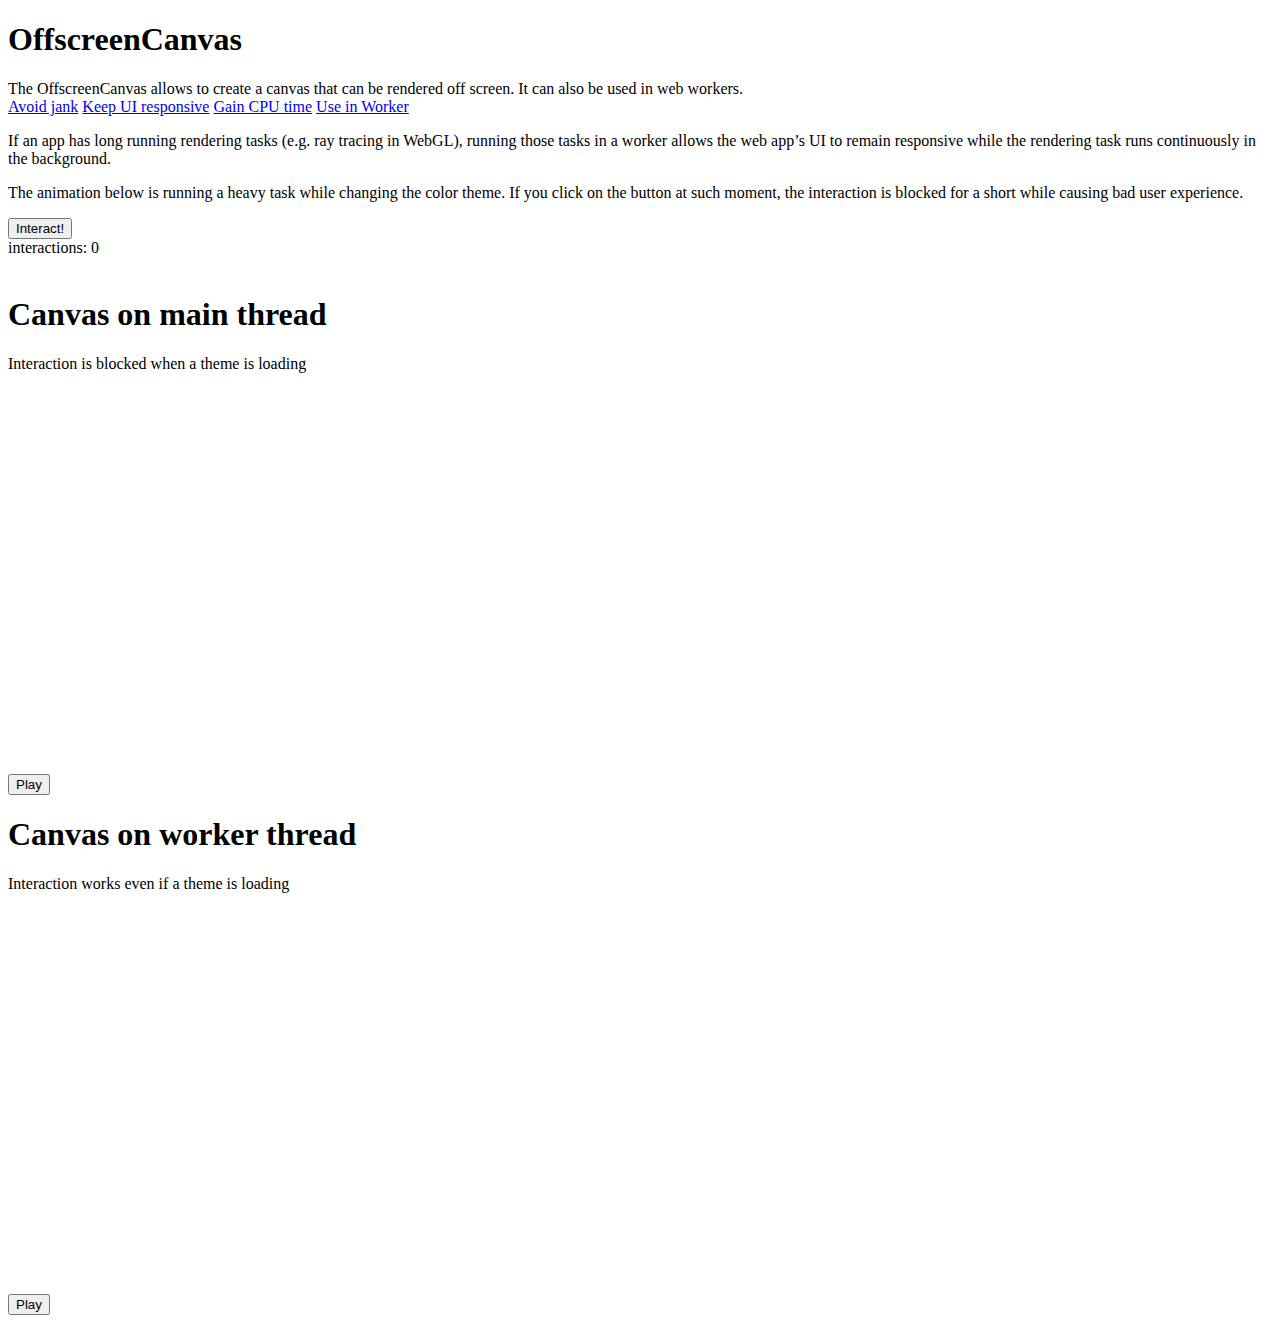
==== keep-ui-responsive.html @ f4450d30 "Fix paths" ====
<!--
Copyright 2018

Licensed under the Apache License, Version 2.0 (the "License");
you may not use this file except in compliance with the License.
You may obtain a copy of the License at

     http://www.apache.org/licenses/LICENSE-2.0

Unless required by applicable law or agreed to in writing, software
distributed under the License is distributed on an "AS IS" BASIS,
WITHOUT WARRANTIES OR CONDITIONS OF ANY KIND, either express or implied.
See the License for the specific language governing permissions and
limitations under the License.

Author: Ewa Gasperowicz (@devnook)
-->
<!DOCTYPE html>
<html lang="en">

<head>
  <meta charset="utf-8">
  <meta name="viewport" content="width=device-width, initial-scale=1.0">
  <meta http-equiv="X-UA-Compatible" content="ie=edge">
  <title>Offscreen Canvas</title>
  <link rel="stylesheet" href="style.css" />
</head>

<body>
  <header>
    <h1>
      OffscreenCanvas
    </h1>
    <div class="desc">
      The OffscreenCanvas allows to create a canvas that can be rendered off screen. It
      can also be used in web workers.
    </div>
    <nav>
      <a href="index.html">Avoid jank</a>
      <a href="keep-ui-responsive.html" class="selected">Keep UI responsive</a>
      <a href="gain-cpu-time.html">Gain CPU time</a>
      <a href="use-in-worker.html">Use in Worker</a>
    </nav>
  </header>
  <main class="supported">
    <section>
      <p>
        If an app has long running rendering tasks (e.g. ray tracing in WebGL), running those
        tasks in a worker allows the web app’s UI to remain responsive while the rendering
        task runs continuously in the background.
      </p>
      <p class="desc">
        The animation below is running a heavy task while changing the color theme.
        If you click on the button at such moment, the interaction is blocked
        for a short while causing bad user experience.
      </p>
      <button id="interactive" >Interact!</button>
      <div>interactions: <span id="log">0</span></div>
      <div id="status">&nbsp;</div>
      <div class="display">
        <div>
          <h1>Canvas on main thread</h1>
          <p>Interaction is blocked when a theme is loading</p>
          <button id="play-window">Play</button>
          <canvas id="canvas-window" width="400" height="400"></canvas>
        </div>
        <div>
          <h1>Canvas on worker thread</h1>
          <p>Interaction works even if a theme is loading</p>
          <button id="play-worker">Play</button>
          <canvas id="canvas-worker" width="400" height="400"></canvas>
        </div>
      </div>
    </section>
  </main>

  <script src="animation.js"></script>

  <script type="script/worker" id="workerCode">
    let animationWorker = null;
    self.onmessage = function(e) {
      switch (e.data.msg) {
        case 'start':
          if (!animationWorker) {
            importScripts(e.data.origin + '/animation.js');
            animationWorker = new ThemedAnimation(e.data.canvas.getContext('2d'));
          }
          animationWorker.start();
          break;
        case 'stop':
          animationWorker.stop();
          break;
      }
    };
  </script>

  <script>
    (() => {
      // Feature detect.
      document.querySelector('main').classList.toggle(
        'supported', ('OffscreenCanvas' in window));

      const workerCode = document.querySelector('#workerCode').textContent;
      const blob = new Blob([workerCode], { type: 'text/javascript' });
      const url = URL.createObjectURL(blob);
      const worker = new Worker(url);

      const animationWindow = new ThemedAnimation(document.querySelector('#canvas-window').getContext('2d'));
      const offscreen = document.querySelector('#canvas-worker').transferControlToOffscreen();
      let runWindowAnimation = false;
      let runWorkerAnimation = false;
      let workerStarted = false;

      document.querySelector('#interactive').addEventListener('click', () => {
        const logBox = document.querySelector('#log');
        const value = parseInt(logBox.innerText, 10) + 1;
        logBox.innerText = value;
      });

      document.querySelector('#play-window').addEventListener('click', (e) => {
        runWindowAnimation = !runWindowAnimation;
        if (runWindowAnimation) {
          e.target.innerHTML = 'stop';
          animationWindow.start();
        } else {
          e.target.innerHTML = 'play';
          animationWindow.stop();
        }
      });

      document.querySelector('#play-worker').addEventListener('click', (e) => {
        runWorkerAnimation = !runWorkerAnimation;
        if (runWorkerAnimation) {
          e.target.innerHTML = 'stop';
          if (workerStarted) {
            worker.postMessage({ msg: 'start'});
          } else {
            const urlParts = location.href.split('/');
            if (urlParts[urlParts.length - 1].indexOf('.') !== -1) {
              urlParts.pop();
            }
            worker.postMessage({ msg: 'start', origin: urlParts.join('/'), canvas: offscreen }, [offscreen]);
            workerStarted = true;
          }
        } else {
          e.target.innerHTML = 'play';
          worker.postMessage({ msg: 'stop' });
        }
      });
    })()
  </script>
</body>

</html>
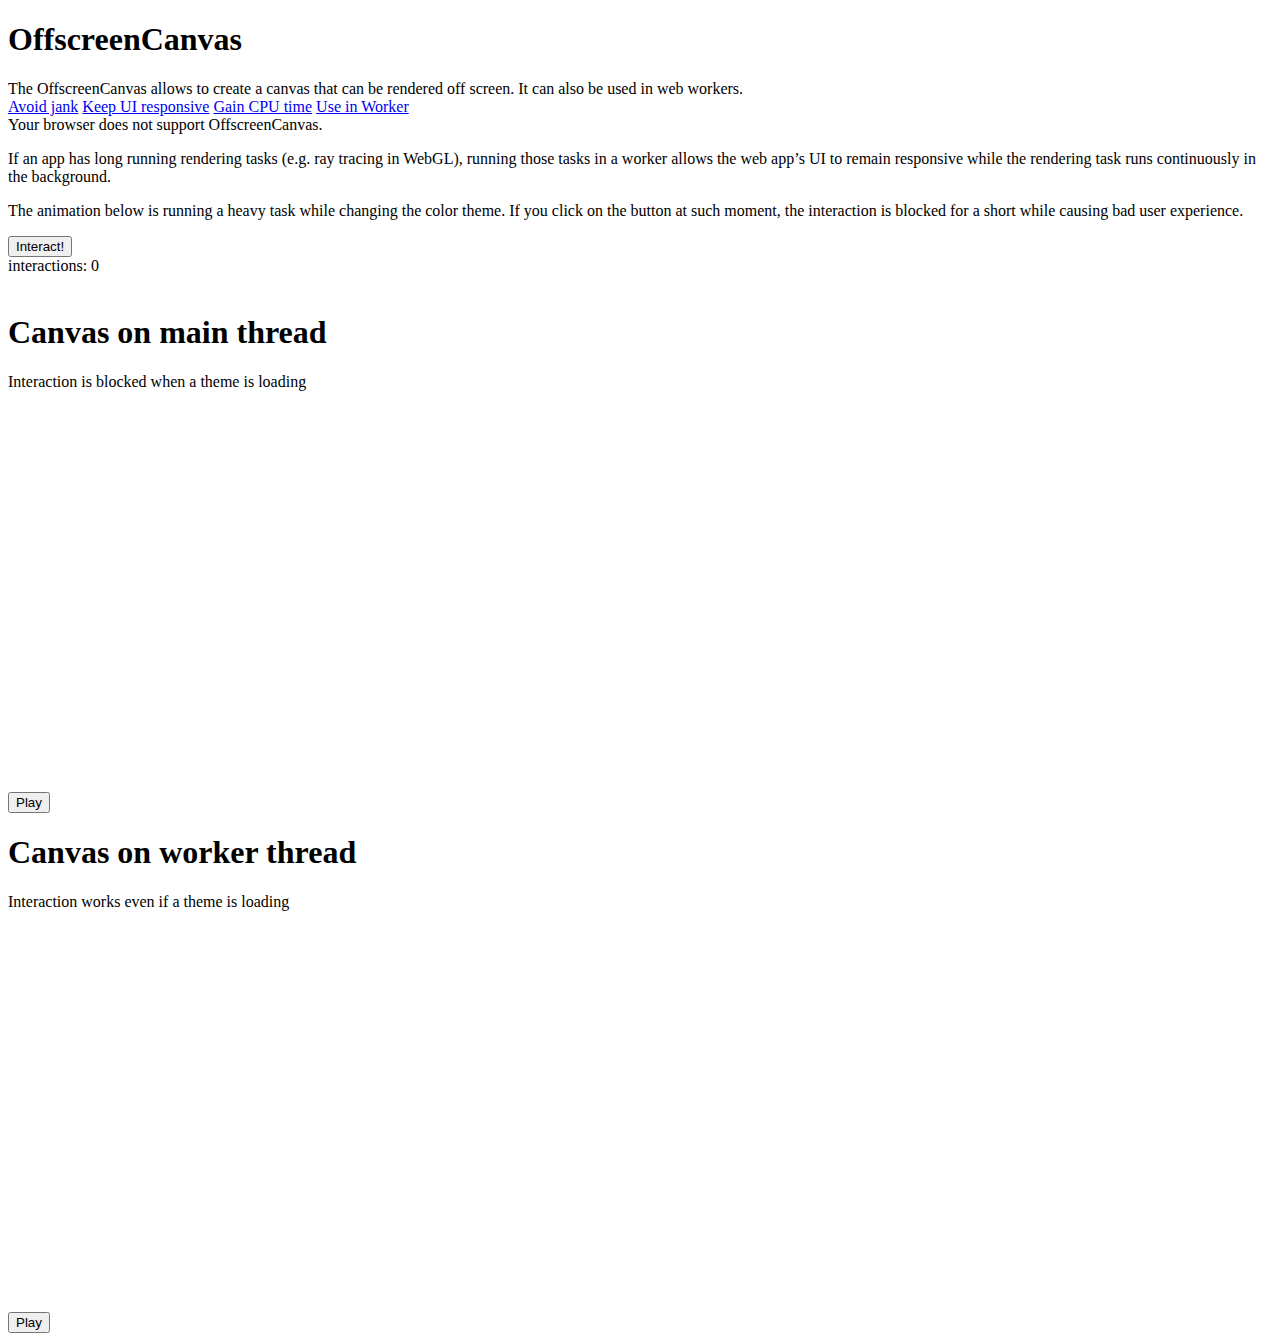
==== commit a6113531: "Merge pull request #1 from rowan-m/patch-1" ====
--- a/keep-ui-responsive.html
+++ b/keep-ui-responsive.html
@@ -43,6 +43,7 @@
     </nav>
   </header>
   <main class="supported">
+    <section class="support">Your browser does not support OffscreenCanvas.</section>
     <section>
       <p>
         If an app has long running rendering tasks (e.g. ray tracing in WebGL), running those
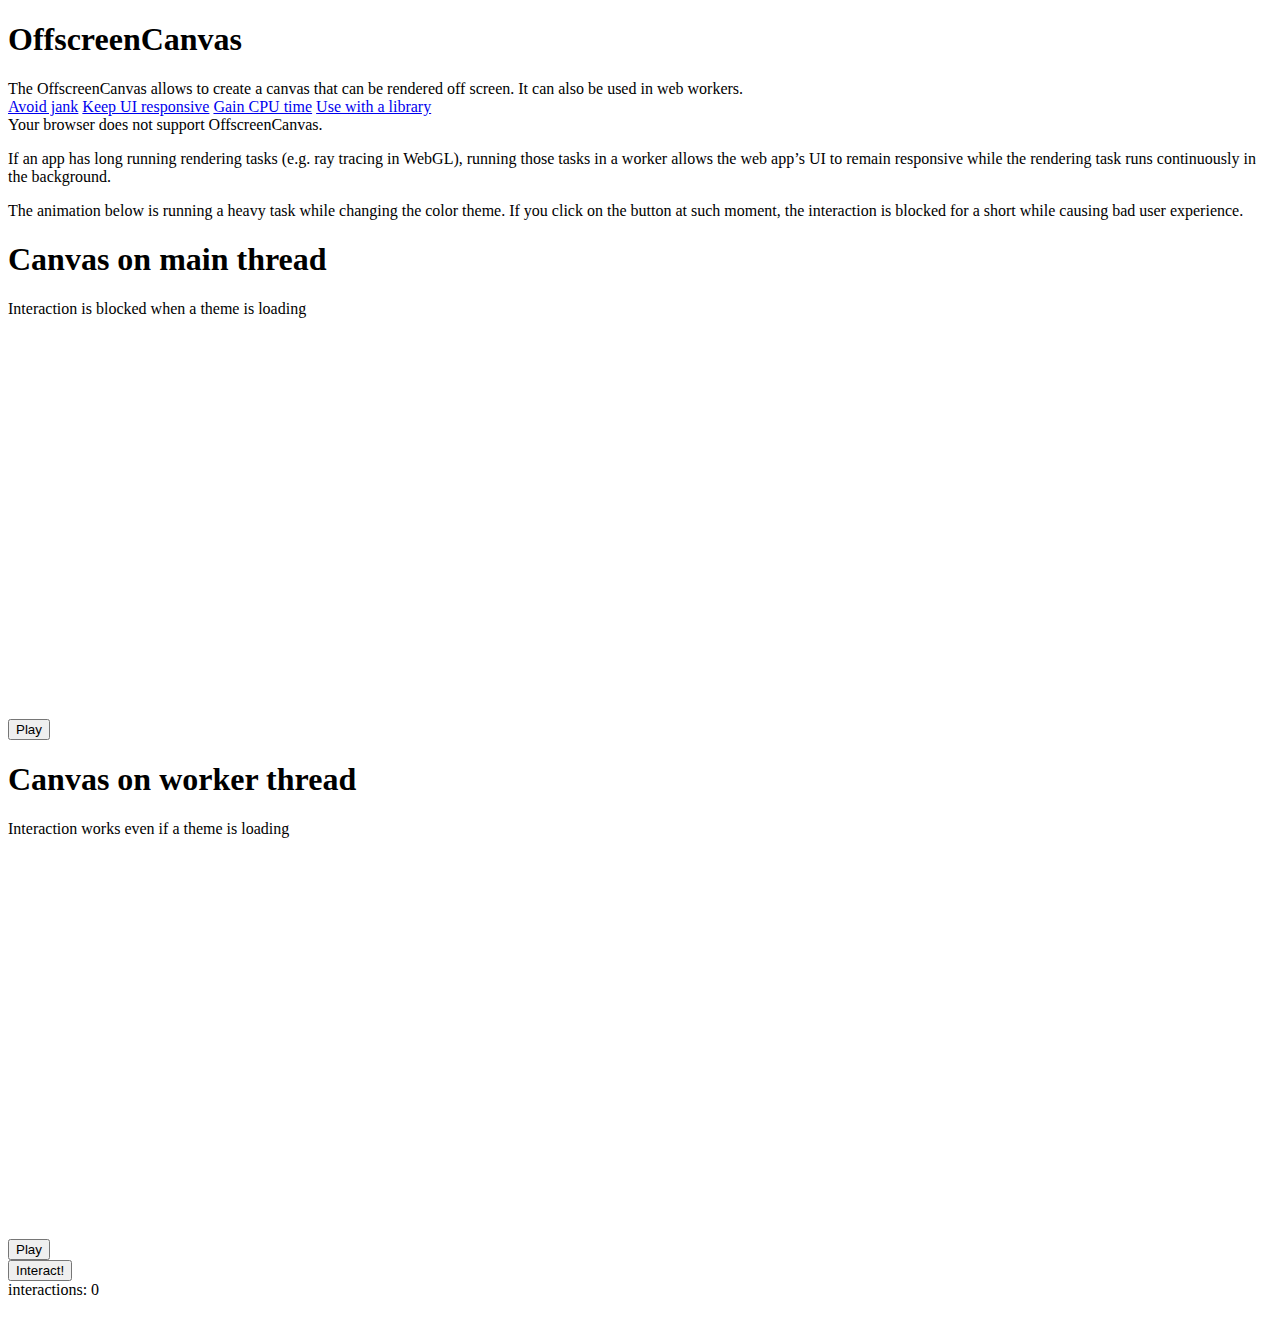
==== commit 27f3adb2: "Stop animation when another one is started" ====
--- a/keep-ui-responsive.html
+++ b/keep-ui-responsive.html
@@ -39,7 +39,7 @@
       <a href="index.html">Avoid jank</a>
       <a href="keep-ui-responsive.html" class="selected">Keep UI responsive</a>
       <a href="gain-cpu-time.html">Gain CPU time</a>
-      <a href="use-in-worker.html">Use in Worker</a>
+      <a href="use-with-lib.html">Use with a library</a>
     </nav>
   </header>
   <main class="supported">
@@ -55,9 +55,7 @@
         If you click on the button at such moment, the interaction is blocked
         for a short while causing bad user experience.
       </p>
-      <button id="interactive" >Interact!</button>
-      <div>interactions: <span id="log">0</span></div>
-      <div id="status">&nbsp;</div>
+
       <div class="display">
         <div>
           <h1>Canvas on main thread</h1>
@@ -72,6 +70,11 @@
           <canvas id="canvas-worker" width="400" height="400"></canvas>
         </div>
       </div>
+      <button id="interactive">Interact!</button>
+      <div>interactions:
+        <span id="log">0</span>
+      </div>
+      <div id="status">&nbsp;</div>
     </section>
   </main>
 
@@ -89,6 +92,9 @@
           animationWorker.start();
           break;
         case 'stop':
+          if (!animationWorker) {
+            return;
+          }
           animationWorker.stop();
           break;
       }
@@ -101,6 +107,8 @@
       document.querySelector('main').classList.toggle(
         'supported', ('OffscreenCanvas' in window));
 
+      const playWindowBtn = document.querySelector('#play-window');
+      const playWorkerBtn = document.querySelector('#play-worker');
       const workerCode = document.querySelector('#workerCode').textContent;
       const blob = new Blob([workerCode], { type: 'text/javascript' });
       const url = URL.createObjectURL(blob);
@@ -118,21 +126,25 @@
         logBox.innerText = value;
       });
 
-      document.querySelector('#play-window').addEventListener('click', (e) => {
+      playWindowBtn.addEventListener('click', (e) => {
         runWindowAnimation = !runWindowAnimation;
         if (runWindowAnimation) {
           e.target.innerHTML = 'stop';
           animationWindow.start();
+          playWorkerBtn.innerHTML = 'play';
+          worker.postMessage({ msg: 'stop' });
         } else {
           e.target.innerHTML = 'play';
           animationWindow.stop();
         }
       });
 
-      document.querySelector('#play-worker').addEventListener('click', (e) => {
+      playWorkerBtn.addEventListener('click', (e) => {
         runWorkerAnimation = !runWorkerAnimation;
         if (runWorkerAnimation) {
-          e.target.innerHTML = 'stop';
+          playWorkerBtn.innerHTML = 'stop';
+          playWindowBtn.innerHTML = 'play';
+          animationWindow.stop();
           if (workerStarted) {
             worker.postMessage({ msg: 'start'});
           } else {
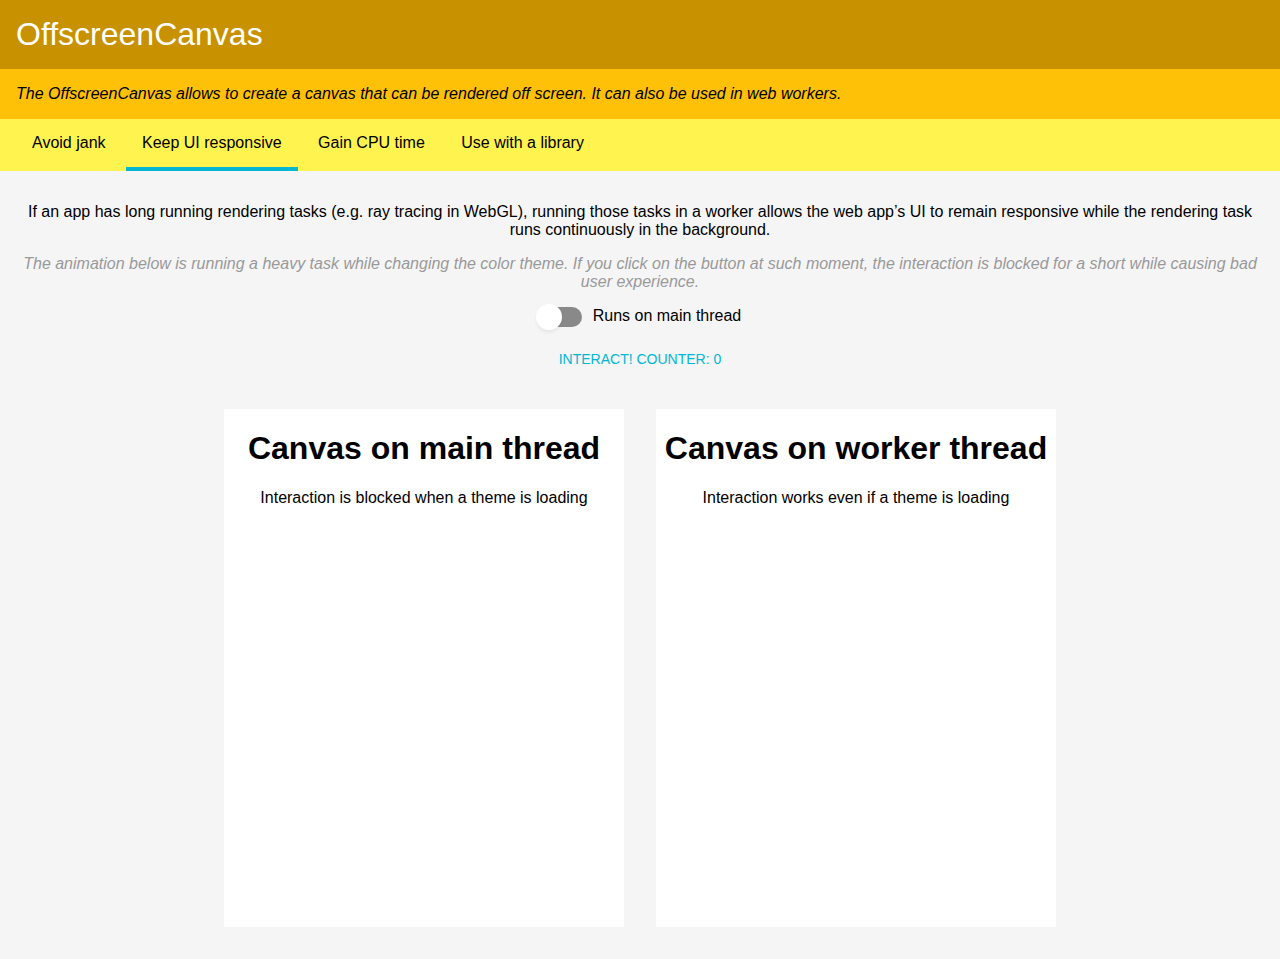
==== commit 66cba23d: "Add hide-in-iframe class" ====
--- a/keep-ui-responsive.html
+++ b/keep-ui-responsive.html
@@ -27,7 +27,7 @@
 </head>
 
 <body>
-  <header>
+  <header class="hide-in-iframe">
     <h1>
       OffscreenCanvas
     </h1>
@@ -45,7 +45,7 @@
   <main class="supported">
     <section class="support">Your browser does not support OffscreenCanvas.</section>
     <section>
-      <p>
+      <p class="hide-in-iframe">
         If an app has long running rendering tasks (e.g. ray tracing in WebGL), running those
         tasks in a worker allows the web app’s UI to remain responsive while the rendering
         task runs continuously in the background.
@@ -55,26 +55,26 @@
         If you click on the button at such moment, the interaction is blocked
         for a short while causing bad user experience.
       </p>
+      <p>
+        <input type="checkbox" id="play" class="cbx hidden"/>
+        <label for="play" id="play-label" class="lbl">Runs on main thread</label>
+      </p>
+      <p>
+        <button id="interactive">Interact! Counter: <span id="log">0</span></button>
+      </p>
 
       <div class="display">
         <div>
           <h1>Canvas on main thread</h1>
           <p>Interaction is blocked when a theme is loading</p>
-          <button id="play-window">Play</button>
           <canvas id="canvas-window" width="400" height="400"></canvas>
         </div>
         <div>
           <h1>Canvas on worker thread</h1>
           <p>Interaction works even if a theme is loading</p>
-          <button id="play-worker">Play</button>
           <canvas id="canvas-worker" width="400" height="400"></canvas>
         </div>
       </div>
-      <button id="interactive">Interact!</button>
-      <div>interactions:
-        <span id="log">0</span>
-      </div>
-      <div id="status">&nbsp;</div>
     </section>
   </main>
 
@@ -107,6 +107,9 @@
       document.querySelector('main').classList.toggle(
         'supported', ('OffscreenCanvas' in window));
 
+      document.body.classList.toggle(
+        'iframe', (window.location != window.parent.location));
+
       const playWindowBtn = document.querySelector('#play-window');
       const playWorkerBtn = document.querySelector('#play-worker');
       const workerCode = document.querySelector('#workerCode').textContent;
@@ -116,8 +119,6 @@
 
       const animationWindow = new ThemedAnimation(document.querySelector('#canvas-window').getContext('2d'));
       const offscreen = document.querySelector('#canvas-worker').transferControlToOffscreen();
-      let runWindowAnimation = false;
-      let runWorkerAnimation = false;
       let workerStarted = false;
 
       document.querySelector('#interactive').addEventListener('click', () => {
@@ -126,27 +127,19 @@
         logBox.innerText = value;
       });
 
-      playWindowBtn.addEventListener('click', (e) => {
-        runWindowAnimation = !runWindowAnimation;
-        if (runWindowAnimation) {
-          e.target.innerHTML = 'stop';
-          animationWindow.start();
-          playWorkerBtn.innerHTML = 'play';
-          worker.postMessage({ msg: 'stop' });
-        } else {
-          e.target.innerHTML = 'play';
-          animationWindow.stop();
-        }
+      const playBtn = document.querySelector('#play');
+      const playLabel = document.querySelector('#play-label');
+      playBtn.addEventListener('change', (e) => {
+        const inWorker = e.target.checked;
+        playLabel.innerHTML = inWorker ? 'Runs in worker' : 'Runs on main thread';
+        playAnimation(inWorker);
       });
 
-      playWorkerBtn.addEventListener('click', (e) => {
-        runWorkerAnimation = !runWorkerAnimation;
-        if (runWorkerAnimation) {
-          playWorkerBtn.innerHTML = 'stop';
-          playWindowBtn.innerHTML = 'play';
+      function playAnimation(inWorker) {
+        if (inWorker) {
           animationWindow.stop();
           if (workerStarted) {
-            worker.postMessage({ msg: 'start'});
+            worker.postMessage({ msg: 'start' });
           } else {
             const urlParts = location.href.split('/');
             if (urlParts[urlParts.length - 1].indexOf('.') !== -1) {
@@ -156,10 +149,11 @@
             workerStarted = true;
           }
         } else {
-          e.target.innerHTML = 'play';
           worker.postMessage({ msg: 'stop' });
+          animationWindow.start();
         }
-      });
+      }
+      animationWindow.start();
     })()
   </script>
 </body>
--- a/style.css
+++ b/style.css
@@ -0,0 +1,185 @@
+html {
+  /* Primary color */
+  --color-primary: #ffc107;
+  --color-primary-light: #fff350;
+  --color-primary-dark: #c79100;
+
+  /* Secondary color */
+  --color-secondary: #00b8d4;
+  --color-secondary-light: #62ebff;
+  --color-secondary-dark: #0088a3;
+
+  /* Text on colored background */
+  --text-on-primary-light: #000;
+  --text-on-primary-dark: #fff;
+  --text-on-secondary: #000;
+  --text-on-secondary-dark: #fff;
+
+  /* Background color */
+  --color-background-dark: #e1e2e1;
+  --color-background-light: #F5F5F6;
+
+  /* Text color */
+  --color-text: #444;
+  --color-text-vivid: #000;
+  --color-text-subtle: #bbb;
+}
+
+html,
+body {
+  background-color: var(--color-background-light);
+  font-family: Roboto, sans-serif;
+  margin: 0;
+}
+
+.iframe .hide-in-iframe {
+  display: none;
+}
+
+section {
+  padding: 1em;
+  text-align: center;
+  font-family: Roboto, sans-serif;
+}
+
+.display {
+  justify-content: center;
+  display: flex;
+}
+
+.display div {
+  background-color: #fff;
+  margin: 1em;
+}
+
+button {
+  height: 36px;
+  padding: 0 16px;
+  border: none;
+  border-radius: 2px;
+  outline: none;
+  background: transparent;
+  font-size: 14px;
+  font-weight: 500;
+  line-height: 36px;
+  text-align: center;
+  text-decoration: none;
+  text-transform: uppercase;
+  overflow: hidden;
+  vertical-align: middle;
+  user-select: none;
+  box-sizing: border-box;
+  color: #00B8D4;
+}
+
+header>h1 {
+  background-color: var(--color-primary-dark);
+  color: var(--text-on-primary-dark);
+  margin: 0;
+  font-weight: normal;
+  padding: 1rem;
+}
+
+header .desc {
+  background-color: var(--color-primary);
+  color: var(--text-on-primary);
+  padding: 1rem;
+}
+
+header nav {
+  background-color: var(--color-primary-light);
+  color: var(--text-on-primary-light);
+  padding: 0 1rem;
+}
+
+nav a {
+  color: var(--text-on-primary-light);
+  text-decoration: none;
+  line-height: 3em;
+  height: 3em;
+  display: inline-block;
+  padding: 0 1rem;
+}
+
+nav a.selected {
+  border-bottom: 4px solid var(--color-secondary);
+
+}
+
+main section {
+  display: none;
+}
+
+main section.support {
+  display: block;
+}
+
+main.supported section {
+  display: block;
+}
+
+main.supported section.support {
+  display: none;
+}
+
+.desc {
+  color: #999;
+  font-style: italic;
+}
+
+/* Toggle */
+
+.lbl {
+  padding-left: 54px;
+  width: 150px;
+  display: block;
+  position: relative;
+  margin: auto;
+}
+.lbl:before {
+  content: '';
+  top: 0;
+  left: 0;
+  display: inline-block;
+  position: absolute;
+  display: block;
+  height: 20px;
+  width: 44px;
+  background: #898989;
+  border-radius: 100px;
+  cursor: pointer;
+  transition: all 0.3s ease;
+}
+.lbl:after {
+  position: absolute;
+  left: -2px;
+  top: -3px;
+  display: inline-block;
+  width: 26px;
+  height: 26px;
+  border-radius: 100px;
+  background: #fff;
+  box-shadow: 0px 3px 3px rgba(0,0,0,0.05);
+  content: '';
+  transition: all 0.3s ease;
+}
+.lbl:active:after {
+  transform: scale(1.15, 0.85);
+}
+.cbx:checked ~ label:before {
+  background: #6fbeb5;
+}
+.cbx:checked ~ label:after {
+  left: 20px;
+  background: #179588;
+}
+.cbx:disabled ~ label:before {
+  background: #d5d5d5;
+  pointer-events: none;
+}
+.cbx:disabled ~ label:after {
+  background: #bcbdbc;
+}
+.hidden {
+  display: none;
+}
